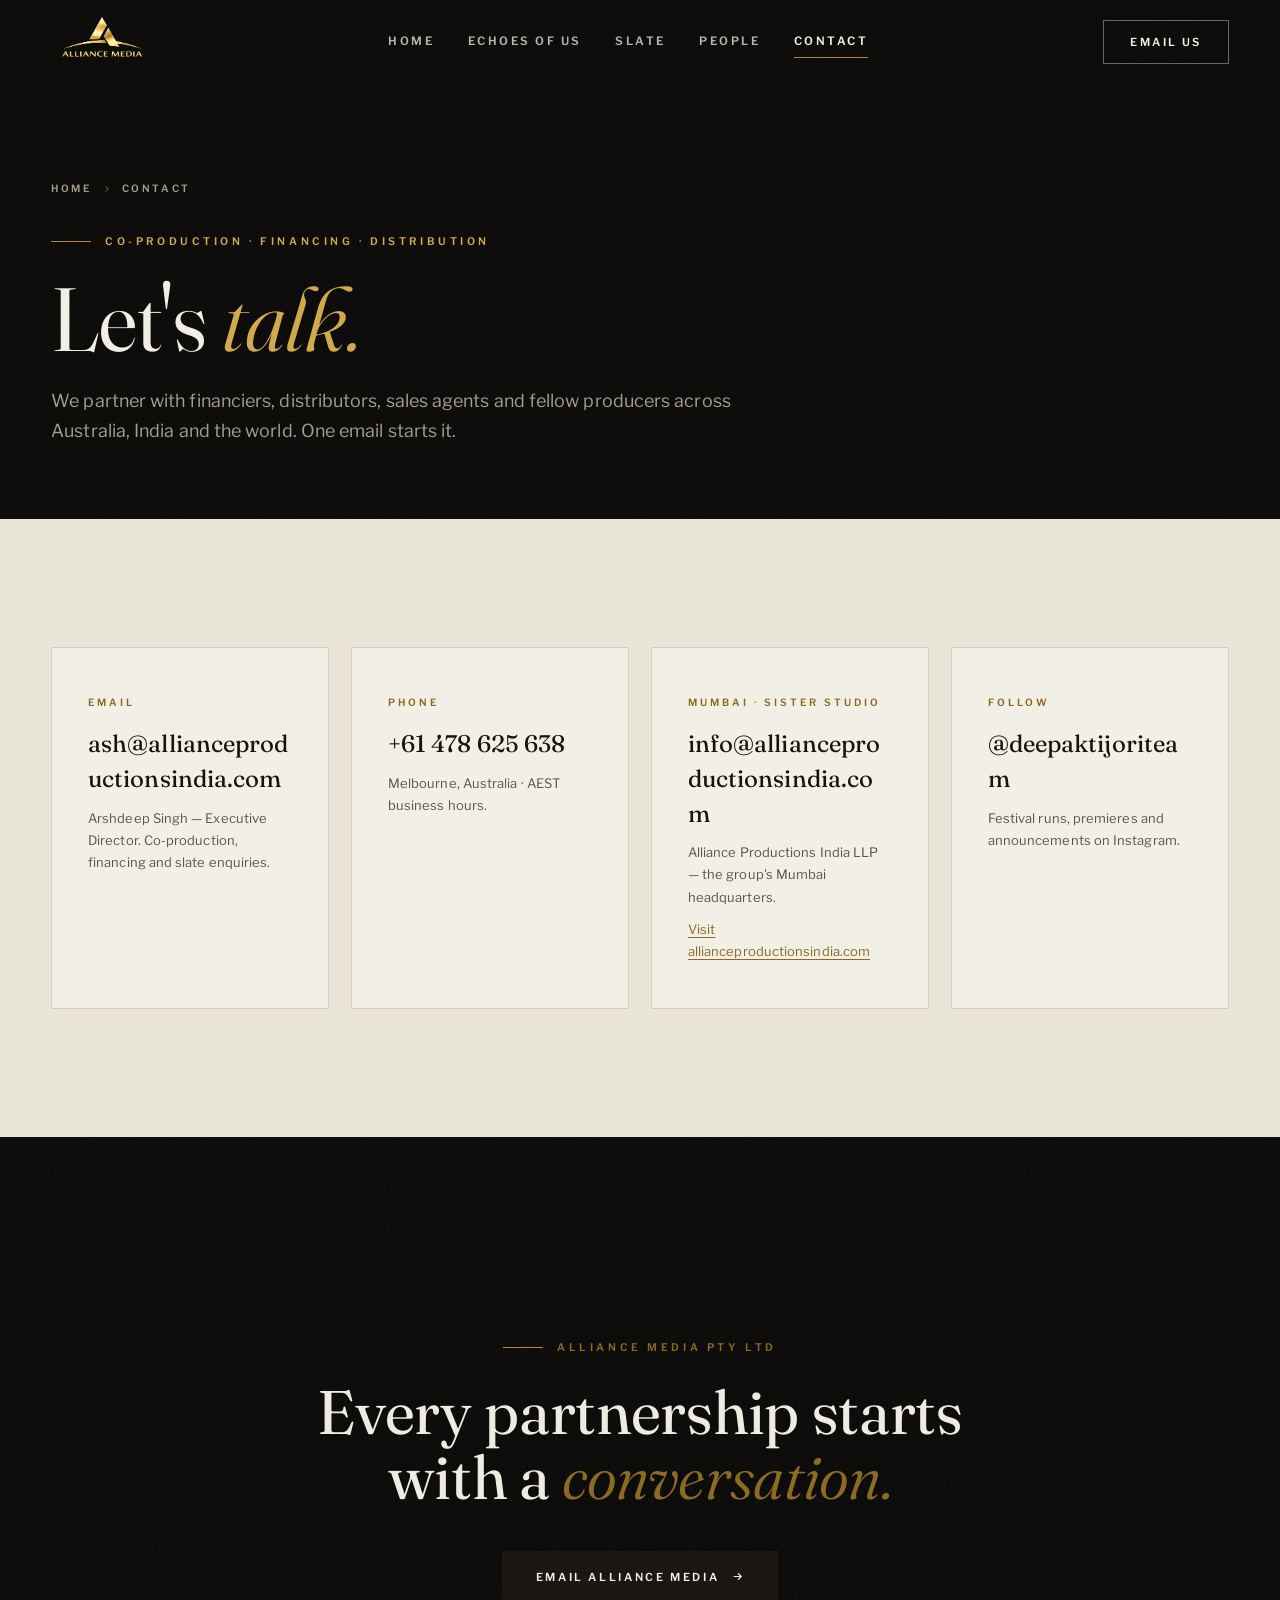
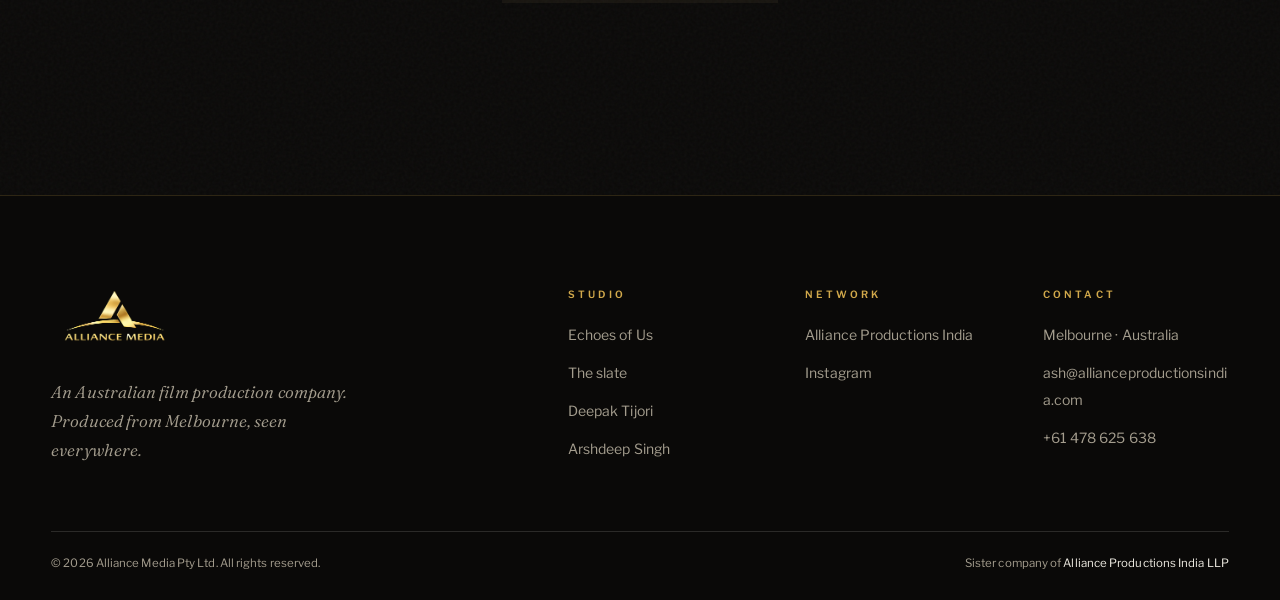
==== contact/index.html @ 585d5043 "Completion pass: hash nav, flagship scroll story, cinematic subpages, distinct slate atmospheres, pa" ====
<!doctype html>
<html lang="en">
<head>
  <meta charset="UTF-8" />
  <meta name="viewport" content="width=device-width, initial-scale=1.0" />
  <title>Contact — Alliance Media Pty Ltd</title>
  <meta name="description" content="Contact Alliance Media Pty Ltd, Melbourne — co-production, financing and distribution conversations on the international slate." />
  <link rel="icon" href="../assets/logo/am-emblem-w400.png" />
  <link rel="preconnect" href="https://fonts.googleapis.com" />
  <link rel="preconnect" href="https://fonts.gstatic.com" crossorigin />
  <link rel="preload" as="style" href="https://fonts.googleapis.com/css2?family=Fraunces:ital,opsz,wght@0,9..144,340..560;1,9..144,340..560&family=Libre+Franklin:wght@400..800&display=swap" />
  <link href="https://fonts.googleapis.com/css2?family=Fraunces:ital,opsz,wght@0,9..144,340..560;1,9..144,340..560&family=Libre+Franklin:wght@400..800&display=swap" rel="stylesheet" media="print" onload="this.media=&quot;all&quot;" />
  <noscript><link href="https://fonts.googleapis.com/css2?family=Fraunces:ital,opsz,wght@0,9..144,340..560;1,9..144,340..560&family=Libre+Franklin:wght@400..800&display=swap" rel="stylesheet" /></noscript>
  <link rel="stylesheet" href="../styles.css?v=7" />
  <link rel="canonical" href="https://arshdeep2705.github.io/alliance-media/contact/" />
  <meta property="og:type" content="website" />
  <meta property="og:site_name" content="Alliance Media Pty Ltd" />
  <meta property="og:title" content="Contact — Alliance Media Pty Ltd" />
  <meta property="og:description" content="Co-production, financing and distribution conversations — Melbourne, Australia." />
  <meta property="og:image" content="https://arshdeep2705.github.io/alliance-media/assets/logo/am-logo-w1200.png" />
  <meta name="twitter:card" content="summary_large_image" />
  <meta name="twitter:title" content="Contact — Alliance Media Pty Ltd" />
  <meta name="twitter:description" content="Co-production, financing and distribution conversations — Melbourne, Australia." />
  <meta name="twitter:image" content="https://arshdeep2705.github.io/alliance-media/assets/logo/am-logo-w1200.png" />
</head>
<body class="header-dark">
  <a class="skip-link" href="#main">Skip to content</a>

  <div class="scroll-progress" aria-hidden="true"></div>

  <header class="site-header">
    <div class="container--wide">
      <div class="site-header__inner">
        <a class="brand" href="../" aria-label="Alliance Media Pty Ltd — home">
          <img class="brand__dark" src="../assets/logo/am-logo-dark-w600.png" alt="Alliance Media Pty Ltd" width="600" height="342" /><img class="brand__light" src="../assets/logo/am-logo-tr-w600.png" alt="Alliance Media Pty Ltd" width="600" height="342" />
        </a>
        <nav class="main-nav" aria-label="Primary">
          <a href="../">Home</a>
          <a href="../films/echoes-of-us/">Echoes of Us</a>
          <a href="../slate/">Slate</a>
          <a href="../#leadership">People</a>
          <a href="./" aria-current="page">Contact</a>
        </nav>
        <a class="header-cta" href="mailto:ash@allianceproductionsindia.com">Email us</a>
        <button class="menu-toggle" aria-label="Menu" aria-expanded="false"><span></span></button>
      </div>
    </div>
  </header>

  <nav class="mobile-menu" aria-label="Mobile">
    <a class="mobile-menu__link" href="../"><i>01</i>Home</a>
    <a class="mobile-menu__link" href="../films/echoes-of-us/"><i>02</i>Echoes of Us</a>
    <a class="mobile-menu__link" href="../slate/"><i>03</i>Slate</a>
    <a class="mobile-menu__link" href="../#leadership"><i>04</i>People</a>
    <a class="mobile-menu__link" href="./"><i>05</i>Contact</a>
    <div class="mobile-menu__foot">Alliance Media Pty Ltd · Melbourne, Australia</div>
  </nav>

  <main id="main">

    <!-- ====================================================== PAGE BANNER -->
    <section class="cine-banner grain">
      <div class="container">
        <nav class="breadcrumb" aria-label="Breadcrumb">
          <a href="../">Home</a>
          <svg viewBox="0 0 24 24" fill="none" stroke-width="2"><path d="M9 6l6 6-6 6"/></svg>
          <span>Contact</span>
        </nav>
        <p class="eyebrow">Co-production · Financing · Distribution</p>
        <h1>Let's <span class="accent">talk.</span></h1>
        <p class="lead">We partner with financiers, distributors, sales agents and fellow producers across Australia, India and the world. One email starts it.</p>
      </div>
    </section>

    <!-- ==================================================== CONTACT GRID -->
    <section class="section section--alt">
      <div class="container">
        <div class="contact-grid reveal-child">
          <div class="contact-cell">
            <h3>Email</h3>
            <p class="big"><a href="mailto:ash@allianceproductionsindia.com">ash@allianceproductionsindia.com</a></p>
            <p class="small">Arshdeep Singh — Executive Director. Co-production, financing and slate enquiries.</p>
          </div>
          <div class="contact-cell">
            <h3>Phone</h3>
            <p class="big"><a href="tel:+61478625638">+61 478 625 638</a></p>
            <p class="small">Melbourne, Australia · AEST business hours.</p>
          </div>
          <div class="contact-cell">
            <h3>Mumbai · Sister studio</h3>
            <p class="big"><a href="mailto:info@allianceproductionsindia.com">info@allianceproductionsindia.com</a></p>
            <p class="small">Alliance Productions India LLP — the group's Mumbai headquarters.</p>
            <p class="small"><a href="https://allianceproductionsindia.com" target="_blank" rel="noopener" style="color:var(--gold-deep); text-decoration:underline; text-underline-offset:3px">Visit allianceproductionsindia.com</a></p>
          </div>
          <div class="contact-cell">
            <h3>Follow</h3>
            <p class="big"><a href="https://www.instagram.com/deepaktijoriteam/" target="_blank" rel="noopener">@deepaktijoriteam</a></p>
            <p class="small">Festival runs, premieres and announcements on Instagram.</p>
          </div>
        </div>
      </div>
    </section>

    <!-- ============================================================= CTA -->
    <section class="finale grain">
      <div class="container">
        <p class="eyebrow">Alliance Media Pty Ltd</p>
        <h2 class="display reveal">Every partnership starts<br />with a <span class="accent">conversation.</span></h2>
        <div class="cta__actions reveal">
          <a class="btn btn--ink" href="mailto:ash@allianceproductionsindia.com">Email Alliance Media<svg viewBox="0 0 24 24" fill="none" stroke="currentColor" stroke-width="2"><path d="M5 12h14M13 6l6 6-6 6"/></svg></a>
        </div>
      </div>
    </section>
  </main>

  <!-- ============================================================ FOOTER -->
  <footer class="site-footer">
    <div class="container">
      <div class="site-footer__grid">
        <div class="site-footer__brand">
          <img src="../assets/logo/am-logo-tr-w600.png" alt="Alliance Media Pty Ltd" width="600" height="342" loading="lazy" />
          <p>An Australian film production company. Produced from Melbourne, seen everywhere.</p>
        </div>
        <div>
          <h4>Studio</h4>
          <ul>
            <li><a href="../films/echoes-of-us/">Echoes of Us</a></li>
            <li><a href="../slate/">The slate</a></li>
            <li><a href="../people/deepak-tijori/">Deepak Tijori</a></li>
            <li><a href="../people/arshdeep-singh/">Arshdeep Singh</a></li>
          </ul>
        </div>
        <div>
          <h4>Network</h4>
          <ul>
            <li><a href="https://allianceproductionsindia.com" target="_blank" rel="noopener">Alliance Productions India</a></li>
            <li><a href="https://www.instagram.com/deepaktijoriteam/" target="_blank" rel="noopener">Instagram</a></li>
          </ul>
        </div>
        <div>
          <h4>Contact</h4>
          <address>
            <ul>
              <li><span>Melbourne · Australia</span></li>
              <li><a href="mailto:ash@allianceproductionsindia.com">ash@allianceproductionsindia.com</a></li>
              <li><a href="tel:+61478625638">+61 478 625 638</a></li>
            </ul>
          </address>
        </div>
      </div>
      <div class="site-footer__bottom">
        <span>© 2026 Alliance Media Pty Ltd. All rights reserved.</span>
        <span>Sister company of <a href="https://allianceproductionsindia.com" target="_blank" rel="noopener">Alliance Productions India LLP</a></span>
      </div>
    </div>
  </footer>

  <button class="to-top" aria-label="Back to top"><svg viewBox="0 0 24 24" fill="none" stroke-width="2"><path d="M12 19V5M6 11l6-6 6 6"/></svg></button>

  <script src="../script.js?v=7"></script>
</body>
</html>
---- styles.css ----
/* ==========================================================================
   ALLIANCE MEDIA — design system v3 · "the projection room"
   Warm ivory editorial × deep cinema black × festival gold.
   Type: Fraunces (editorial serif, art-directed) · Libre Franklin (grotesk).
   Motion: mask/clip reveals, line reveals, premium easing. No gimmicks.
   ========================================================================== */

:root {
  --ivory: #f2efe7;
  --ivory-2: #e9e5d9;
  --ivory-3: #dfdaca;
  --black: #0a0908;
  --black-2: #12100d;
  --ink: #17140f;
  --ink-soft: #5a544a;
  --ink-faint: #8d8679;
  --line: #d5cfc0;
  --line-strong: #b9b19d;
  --gold: #b08a2e;
  --gold-bright: #d2a94b;
  --gold-deep: #8a6a1f;
  --n-line: rgba(210, 169, 75, 0.18);
  --n-line-2: rgba(242, 239, 231, 0.14);
  --n-text: #efece3;
  --n-dim: #a49d8e;

  --serif: 'Fraunces', 'Playfair Display', Georgia, serif;
  --sans: 'Libre Franklin', 'Helvetica Neue', sans-serif;

  --ease-luxe: cubic-bezier(0.77, 0, 0.175, 1);
  --ease-out: cubic-bezier(0.16, 1, 0.3, 1);

  --gutter: clamp(20px, 4vw, 68px);
  --pad: clamp(76px, 10vw, 160px);
}

/* ------------------------------------------------------------------ base */
*, *::before, *::after { box-sizing: border-box; margin: 0; padding: 0; }
html { scroll-behavior: smooth; }
body {
  background: var(--ivory); color: var(--ink);
  font-family: var(--sans); font-weight: 400;
  font-size: 16px; line-height: 1.7; letter-spacing: 0.005em;
  -webkit-font-smoothing: antialiased; overflow-x: hidden;
}
img, video { max-width: 100%; display: block; }
a { color: inherit; text-decoration: none; }
ul { list-style: none; }
button { font: inherit; background: none; border: 0; color: inherit; cursor: pointer; }
::selection { background: var(--gold); color: var(--ivory); }

.container { width: min(1360px, 100% - 2 * var(--gutter)); margin-inline: auto; }
.container--wide { width: min(1600px, 100% - 2 * var(--gutter)); margin-inline: auto; }
.container--text { width: min(880px, 100% - 2 * var(--gutter)); margin-inline: auto; }

.skip-link { position: fixed; top: -60px; left: 16px; z-index: 400; background: var(--ink); color: var(--ivory); padding: 10px 18px; font-size: 13px; transition: top 0.2s; }
.skip-link:focus { top: 16px; }
[id] { scroll-margin-top: 92px; }

/* film grain — barely-there optical layer on dark sections only */
.grain { position: relative; }
.grain::after {
  content: ''; position: absolute; inset: 0; pointer-events: none; z-index: 3; opacity: 0.04;
  background-image: url("data:image/svg+xml,%3Csvg viewBox='0 0 240 240' xmlns='http://www.w3.org/2000/svg'%3E%3Cfilter id='n'%3E%3CfeTurbulence type='fractalNoise' baseFrequency='0.9' numOctaves='2' stitchTiles='stitch'/%3E%3C/filter%3E%3Crect width='100%25' height='100%25' filter='url(%23n)'/%3E%3C/svg%3E");
}

/* --------------------------------------------------------------- ident */
.ident {
  position: fixed; inset: 0; z-index: 350; background: var(--black);
  display: flex; align-items: center; justify-content: center;
  transition: clip-path 0.9s var(--ease-luxe) 0.75s, visibility 0s 1.75s;
  clip-path: inset(0 0 0 0);
}
.ident__mark { text-align: center; }
.ident__rule { width: 0; height: 1px; margin: 0 auto 22px; background: var(--gold-bright); transition: width 0.7s var(--ease-luxe) 0.05s; }
.ident__name {
  font-family: var(--serif); font-weight: 420; font-size: clamp(19px, 2.6vw, 27px);
  letter-spacing: 0.5em; text-indent: 0.5em; text-transform: uppercase; color: var(--n-text);
  opacity: 0; transform: translateY(8px); transition: opacity 0.5s var(--ease-out) 0.28s, transform 0.5s var(--ease-out) 0.28s;
}
.ident__sub { margin-top: 12px; font-size: 9.5px; font-weight: 600; letter-spacing: 0.55em; text-indent: 0.55em; text-transform: uppercase; color: var(--gold); opacity: 0; transition: opacity 0.5s 0.5s; }
.is-ident .ident__rule { width: min(220px, 50vw); }
.is-ident .ident__name { opacity: 1; transform: none; }
.is-ident .ident__sub { opacity: 1; }
.is-open .ident { clip-path: inset(0 0 100% 0); visibility: hidden; }
.is-open .ident__mark { opacity: 0; transition: opacity 0.4s 0.6s; }
.ident--off { display: none !important; }
@media (max-width: 760px) { .ident { display: none !important; } } /* phones: instant hero, no intro */

/* --------------------------------------------------------- progress cue */
.scroll-progress { position: fixed; top: 0; left: 0; height: 2px; width: 100%; z-index: 260; transform-origin: 0 50%; transform: scaleX(0); background: linear-gradient(90deg, var(--gold-deep), var(--gold-bright)); }

/* ---------------------------------------------------------------- header */
.site-header { position: fixed; top: 0; left: 0; right: 0; z-index: 240; transition: background-color 0.45s, border-color 0.45s, transform 0.5s var(--ease-out); border-bottom: 1px solid transparent; }
.site-header__inner { display: flex; align-items: center; justify-content: space-between; gap: 24px; height: 84px; }
.brand { display: inline-flex; align-items: center; }
.brand img { height: 58px; width: auto; transition: height 0.4s var(--ease-out); }
.brand__light { display: none; }

/* over-hero (dark) state */
.header-dark .site-header:not(.is-scrolled) { background: transparent; }
.header-dark .site-header:not(.is-scrolled) .brand__dark { display: none; }
.header-dark .site-header:not(.is-scrolled) .brand__light { display: block; }
.header-dark .site-header:not(.is-scrolled) .main-nav a { color: rgba(242, 239, 231, 0.75); }
.header-dark .site-header:not(.is-scrolled) .main-nav a:hover,
.header-dark .site-header:not(.is-scrolled) .main-nav a[aria-current="page"] { color: var(--ivory); }
.header-dark .site-header:not(.is-scrolled) .header-cta { color: var(--ivory); border-color: rgba(242, 239, 231, 0.4); }
.header-dark .site-header:not(.is-scrolled) .menu-toggle span,
.header-dark .site-header:not(.is-scrolled) .menu-toggle span::before,
.header-dark .site-header:not(.is-scrolled) .menu-toggle span::after { background: var(--ivory); }

.site-header.is-scrolled { background: rgba(242, 239, 231, 0.93); backdrop-filter: blur(14px); -webkit-backdrop-filter: blur(14px); border-bottom-color: var(--line); }
.site-header.is-scrolled .brand img { height: 46px; }
.site-header.is-hidden { transform: translateY(-110%); }

.main-nav { display: flex; align-items: center; gap: clamp(18px, 2.6vw, 40px); }
.main-nav a { position: relative; font-size: 11.5px; font-weight: 600; letter-spacing: 0.22em; text-transform: uppercase; color: var(--ink-soft); padding: 8px 0; transition: color 0.3s; }
.main-nav a::after { content: ''; position: absolute; left: 0; right: 0; bottom: 2px; height: 1px; background: var(--gold); transform: scaleX(0); transform-origin: 0 50%; transition: transform 0.45s var(--ease-luxe); }
.main-nav a:hover, .main-nav a[aria-current="page"] { color: var(--ink); }
.main-nav a:hover::after, .main-nav a[aria-current="page"]::after { transform: scaleX(1); }

.header-cta { display: inline-flex; align-items: center; padding: 12px 26px; border: 1px solid var(--line-strong); font-size: 11px; font-weight: 600; letter-spacing: 0.22em; text-transform: uppercase; color: var(--ink); transition: background-color 0.35s, color 0.35s, border-color 0.35s; }
.header-cta:hover { background: var(--ink); border-color: var(--ink); color: var(--ivory); }

.menu-toggle { display: none; position: relative; z-index: 331; width: 48px; height: 48px; align-items: center; justify-content: center; }
.menu-toggle span, .menu-toggle span::before, .menu-toggle span::after { content: ''; display: block; width: 26px; height: 2px; background: var(--ink); transition: transform 0.4s var(--ease-luxe), background-color 0.3s; }
.menu-toggle span { position: relative; }
.menu-toggle span::before { position: absolute; top: -8px; }
.menu-toggle span::after { position: absolute; top: 8px; }
.menu-open .menu-toggle span { background: transparent !important; }
.menu-open .menu-toggle span::before { transform: translateY(8px) rotate(45deg); background: var(--ivory); }
.menu-open .menu-toggle span::after { transform: translateY(-8px) rotate(-45deg); background: var(--ivory); }

/* mobile menu — fully opaque cinema card */
.mobile-menu { position: fixed; inset: 0; z-index: 320; background: var(--black); display: flex; flex-direction: column; justify-content: center; padding: 0 var(--gutter); clip-path: inset(0 0 100% 0); visibility: hidden; transition: clip-path 0.6s var(--ease-luxe), visibility 0s 0.6s; }
.menu-open .mobile-menu { clip-path: inset(0); visibility: visible; transition: clip-path 0.6s var(--ease-luxe); }
.mobile-menu a.mobile-menu__link { font-family: var(--serif); font-weight: 420; font-size: clamp(32px, 8.5vw, 54px); color: var(--n-text); padding: 14px 0; border-bottom: 1px solid var(--n-line-2); display: flex; align-items: baseline; gap: 18px; opacity: 0; transform: translateY(22px); transition: opacity 0.5s var(--ease-out), transform 0.5s var(--ease-out), color 0.3s; }
.mobile-menu a.mobile-menu__link:hover { color: var(--gold-bright); }
.mobile-menu a.mobile-menu__link i { font-style: normal; font-family: var(--sans); font-size: 10px; font-weight: 600; letter-spacing: 0.3em; color: var(--gold); }
.menu-open .mobile-menu a.mobile-menu__link { opacity: 1; transform: none; }
.menu-open .mobile-menu a.mobile-menu__link:nth-child(1) { transition-delay: 0.16s; }
.menu-open .mobile-menu a.mobile-menu__link:nth-child(2) { transition-delay: 0.22s; }
.menu-open .mobile-menu a.mobile-menu__link:nth-child(3) { transition-delay: 0.28s; }
.menu-open .mobile-menu a.mobile-menu__link:nth-child(4) { transition-delay: 0.34s; }
.menu-open .mobile-menu a.mobile-menu__link:nth-child(5) { transition-delay: 0.4s; }
.mobile-menu__foot { margin-top: 38px; font-size: 10px; font-weight: 600; letter-spacing: 0.3em; text-transform: uppercase; color: var(--n-dim); opacity: 0; transition: opacity 0.5s 0.45s; }
.menu-open .mobile-menu__foot { opacity: 1; }
.menu-open { overflow: hidden; }
@media (max-width: 1023px) { .main-nav, .header-cta { display: none; } .menu-toggle { display: flex; } }

/* ------------------------------------------------------------------ hero */
.hero--cinema { position: relative; min-height: 100svh; display: flex; flex-direction: column; justify-content: flex-end; background: var(--black); color: var(--n-text); overflow: hidden; }
.hero__media { position: absolute; inset: 0; clip-path: inset(12% 6% 12% 6%); transition: clip-path 1.3s var(--ease-luxe) 0.15s; }
.is-open .hero__media, .no-ident .hero__media { clip-path: inset(0); }
.hero__media img { width: 100%; height: 100%; object-fit: cover; object-position: 50% 38%; filter: saturate(0.72) contrast(1.05) brightness(0.88); transform: scale(1.06); animation: drift 26s var(--ease-out) forwards; }
@keyframes drift { to { transform: scale(1); } }
.hero__media::after { content: ''; position: absolute; inset: 0; background: linear-gradient(180deg, rgba(10, 9, 8, 0.55) 0%, rgba(10, 9, 8, 0.05) 34%, rgba(10, 9, 8, 0.25) 62%, rgba(10, 9, 8, 0.94) 100%); }

.hero__inner { position: relative; z-index: 4; padding-bottom: clamp(96px, 13vh, 170px); }
.hero__kicker { display: flex; align-items: center; gap: 16px; font-size: 10.5px; font-weight: 600; letter-spacing: 0.42em; text-transform: uppercase; color: var(--gold-bright); margin-bottom: 28px; }
.hero__kicker::before { content: ''; width: 52px; height: 1px; background: var(--gold); }
.hero__title { font-family: var(--serif); font-weight: 380; font-size: clamp(46px, 8.4vw, 122px); line-height: 1.02; letter-spacing: -0.01em; }
.hero__title .t-line { display: block; overflow: hidden; }
.hero__title .t-line > span { display: block; transform: translateY(112%); transition: transform 1.1s var(--ease-luxe); }
.hero__title .t-line:nth-child(2) > span { transition-delay: 0.12s; }
.is-open .t-line > span, .no-ident .t-line > span { transform: none; }
.hero__title .gold { color: var(--gold-bright); font-style: italic; font-weight: 340; }
.hero__credit { margin-top: 34px; font-size: 10.5px; font-weight: 600; letter-spacing: 0.34em; text-transform: uppercase; color: var(--n-dim); max-width: 62ch; line-height: 2.1; }
.hero__credit b { color: var(--n-text); font-weight: 600; }
.hero__actions { display: flex; flex-wrap: wrap; gap: 14px; margin-top: 40px; }

.hero__foot { position: relative; z-index: 4; border-top: 1px solid rgba(242, 239, 231, 0.16); }
.hero__foot-inner { display: flex; align-items: center; justify-content: space-between; gap: 20px; padding: 16px 0; font-size: 10px; font-weight: 600; letter-spacing: 0.28em; text-transform: uppercase; color: var(--n-dim); }
.hero__foot-inner .dot { color: var(--gold-bright); }
.scroll-cue { display: inline-flex; align-items: center; gap: 10px; }
.scroll-cue::after { content: ''; width: 46px; height: 1px; background: linear-gradient(90deg, var(--gold-bright), transparent); animation: cueline 2.4s var(--ease-luxe) infinite; }
@keyframes cueline { 0% { transform: scaleX(0); transform-origin: 0 50%; } 55% { transform: scaleX(1); transform-origin: 0 50%; } 56% { transform-origin: 100% 50%; } 100% { transform: scaleX(0); transform-origin: 100% 50%; } }
@media (max-width: 760px) {
  .hero__media { clip-path: inset(0); }
  .hero__media img { object-position: 62% 30%; }
  .hero__credit { display: none; }
  .hero__foot-inner span:last-child { display: none; }
  /* phones skip the ident, so the title must not wait for JS */
  .hero__title .t-line > span { transform: none; transition: none; }
}

/* ------------------------------------------------------------ recognition */
.recognition { background: var(--black); color: var(--n-text); border-top: 1px solid var(--n-line); padding: clamp(60px, 8vw, 110px) 0 0; }
.recognition__grid { display: grid; grid-template-columns: repeat(4, 1fr); gap: clamp(24px, 3vw, 56px); align-items: end; }
@media (max-width: 860px) { .recognition__grid { grid-template-columns: repeat(2, 1fr); row-gap: 44px; } }
.rec-stat__num { font-family: var(--serif); font-weight: 340; font-size: clamp(52px, 6.4vw, 104px); line-height: 0.95; color: var(--ivory); display: flex; align-items: baseline; }
.rec-stat__num sup { font-size: 0.4em; color: var(--gold-bright); margin-left: 4px; }
.rec-stat__label { margin-top: 14px; font-size: 10.5px; font-weight: 600; letter-spacing: 0.3em; text-transform: uppercase; color: var(--n-dim); border-top: 1px solid var(--n-line); padding-top: 12px; }

/* festival ribbon */
.ribbon { margin-top: clamp(52px, 7vw, 90px); border-top: 1px solid var(--n-line); border-bottom: 1px solid var(--n-line); overflow: hidden; padding: 22px 0; position: relative; }
.ribbon::before, .ribbon::after { content: ''; position: absolute; top: 0; bottom: 0; width: 120px; z-index: 2; pointer-events: none; }
.ribbon::before { left: 0; background: linear-gradient(90deg, var(--black), transparent); }
.ribbon::after { right: 0; background: linear-gradient(-90deg, var(--black), transparent); }
.ribbon__track { display: flex; width: max-content; animation: ribbon 56s linear infinite; }
.ribbon:hover .ribbon__track { animation-play-state: paused; }
@keyframes ribbon { to { transform: translateX(-50%); } }
.ribbon__item { display: flex; align-items: baseline; gap: 30px; padding-right: 30px; white-space: nowrap; }
.ribbon__fest { font-family: var(--serif); font-weight: 380; font-style: italic; font-size: clamp(17px, 1.9vw, 24px); color: var(--n-text); }
.ribbon__meta { font-size: 10px; font-weight: 600; letter-spacing: 0.3em; text-transform: uppercase; color: var(--gold-bright); }
.ribbon__sep { color: var(--gold-deep); font-size: 18px; }

/* cities line */
.cities { display: flex; justify-content: center; flex-wrap: wrap; gap: 8px 0; padding: 26px var(--gutter) 30px; font-size: 10px; font-weight: 600; letter-spacing: 0.32em; text-transform: uppercase; color: var(--n-dim); }
.cities span { display: inline-flex; align-items: center; }
.cities span + span::before { content: ''; width: 34px; height: 1px; background: var(--n-line); margin: 0 14px; }
.cities b { color: var(--ivory); font-weight: 600; }

/* -------------------------------------------------------------- sections */
.section { padding: var(--pad) 0; }
.section--tight { padding: clamp(56px, 7vw, 100px) 0; }
.section--night { background: var(--black); color: var(--n-text); }
.section--panel, .section--alt { background: var(--ivory-2); }

.eyebrow { display: inline-flex; align-items: center; gap: 14px; font-size: 10.5px; font-weight: 600; letter-spacing: 0.34em; text-transform: uppercase; color: var(--gold-deep); margin-bottom: 24px; }
.eyebrow::before { content: ''; width: 40px; height: 1px; background: var(--gold); }
.section--night .eyebrow { color: var(--gold-bright); }

.display { font-family: var(--serif); font-weight: 400; font-size: clamp(34px, 4.8vw, 66px); line-height: 1.06; letter-spacing: -0.005em; text-wrap: balance; }
.display--xl { font-size: clamp(42px, 6.6vw, 96px); }
.display .accent { font-style: italic; color: var(--gold-deep); font-weight: 340; }
.section--night .display .accent { color: var(--gold-bright); }

.lead { font-size: clamp(16px, 1.4vw, 19px); color: var(--ink-soft); max-width: 60ch; }
.section--night .lead { color: var(--n-dim); }
.section-head { display: flex; align-items: flex-end; justify-content: space-between; gap: 28px; flex-wrap: wrap; margin-bottom: clamp(34px, 5vw, 60px); }

/* rule line that draws in */
.rule-draw { height: 1px; background: var(--line-strong); transform: scaleX(0); transform-origin: 0 50%; transition: transform 1.2s var(--ease-luxe); }
.is-in .rule-draw, .rule-draw.is-in { transform: scaleX(1); }
.section--night .rule-draw { background: var(--n-line); }

/* --------------------------------------------------------------- buttons */
.btn { position: relative; display: inline-flex; align-items: center; gap: 12px; padding: 17px 34px; font-size: 11px; font-weight: 600; letter-spacing: 0.24em; text-transform: uppercase; white-space: nowrap; transition: color 0.35s, background-color 0.35s, border-color 0.35s; overflow: hidden; }
.btn svg { width: 13px; height: 13px; flex: none; transition: transform 0.35s var(--ease-out); }
.btn:hover svg { transform: translateX(4px); }
.btn--ink { background: var(--ink); color: var(--ivory); }
.btn--ink:hover { background: var(--gold-deep); }
.btn--gold { background: var(--gold-deep); color: var(--ivory); }
.btn--gold:hover { background: var(--gold); }
.btn--line { border: 1px solid var(--line-strong); color: var(--ink); }
.btn--line:hover { border-color: var(--ink); background: var(--ink); color: var(--ivory); }
.btn--ghost { border: 1px solid rgba(242, 239, 231, 0.35); color: var(--ivory); }
.btn--ghost:hover { border-color: var(--gold-bright); color: var(--gold-bright); }
@media (max-width: 560px) { .btn { white-space: normal; text-align: center; justify-content: center; max-width: 100%; } }

/* ------------------------------------------------------------- manifesto */
.manifesto__quote { font-family: var(--serif); font-weight: 340; font-style: italic; font-size: clamp(26px, 3.6vw, 52px); line-height: 1.28; max-width: 24ch; color: var(--ink); }
.manifesto__quote em { color: var(--gold-deep); }
.manifesto__grid { display: grid; grid-template-columns: minmax(0, 7fr) minmax(0, 4fr); gap: clamp(44px, 7vw, 120px); align-items: start; }
@media (max-width: 900px) { .manifesto__grid { grid-template-columns: 1fr; } }
.manifesto__body { margin-top: clamp(30px, 4vw, 48px); columns: 1; max-width: 58ch; color: var(--ink-soft); }
.manifesto__body p + p { margin-top: 1.2em; }
.manifesto__body strong { color: var(--ink); font-weight: 600; }
.studio-facts { display: grid; gap: 0; border-top: 1px solid var(--line-strong); }
.studio-fact { padding: 18px 0; border-bottom: 1px solid var(--line); display: grid; gap: 4px; }
.studio-fact dt { font-size: 10px; font-weight: 600; letter-spacing: 0.28em; text-transform: uppercase; color: var(--ink-faint); }
.studio-fact dd { font-family: var(--serif); font-weight: 420; font-size: 18px; color: var(--ink); }

/* --------------------------------------------------- flagship (scroll act) */
.flagship { background: var(--black); color: var(--n-text); padding: var(--pad) 0; overflow: clip; }
.flagship__stage { position: relative; margin-top: clamp(36px, 5vw, 64px); }
.flagship__art { transform: scale(var(--fs, 0.86)); transform-origin: 50% 20%; transition: transform 0.1s linear; will-change: transform; border: 1px solid var(--n-line); background: var(--black-2); padding: clamp(8px, 1.2vw, 14px); }
.flagship__art img { width: 100%; height: auto; }
.flagship__meta { display: grid; grid-template-columns: repeat(3, 1fr); gap: 1px; background: var(--n-line-2); border: 1px solid var(--n-line-2); margin-top: clamp(36px, 5vw, 60px); }
@media (max-width: 760px) { .flagship__meta { grid-template-columns: 1fr; } }
.flagship__cell { background: var(--black); padding: clamp(24px, 3vw, 40px); }
.flagship__cell h4 { font-size: 10px; font-weight: 600; letter-spacing: 0.3em; text-transform: uppercase; color: var(--gold-bright); margin-bottom: 12px; }
.flagship__cell p { font-size: 14.5px; color: var(--n-dim); line-height: 1.8; }
.flagship__cell p b { color: var(--n-text); font-weight: 600; }
.flagship__cell .big { font-family: var(--serif); font-weight: 380; font-size: clamp(19px, 1.9vw, 25px); font-style: italic; color: var(--n-text); line-height: 1.5; }

/* --------------------------------------------------------------- theatre */
.theatre { background: var(--black); color: var(--n-text); padding: var(--pad) 0; }
.theatre__stage { position: relative; max-width: 1120px; margin-inline: auto; cursor: pointer; }
.theatre__stage::before { content: ''; position: absolute; inset: -1px; border: 1px solid var(--n-line); pointer-events: none; z-index: 2; }
.theatre__poster { position: relative; overflow: hidden; aspect-ratio: 1280 / 536; background: #000; }
.theatre__poster img { width: 100%; height: 100%; object-fit: cover; transition: transform 6s var(--ease-out), opacity 0.4s; }
.theatre__stage:hover .theatre__poster img { transform: scale(1.03); }
.theatre__veil { position: absolute; inset: 0; background: radial-gradient(90% 90% at 50% 50%, transparent 40%, rgba(10, 9, 8, 0.55) 100%); z-index: 1; }
.theatre__play { position: absolute; inset: 0; z-index: 3; display: flex; flex-direction: column; align-items: center; justify-content: center; gap: 18px; color: var(--ivory); }
.theatre__play-ring { width: clamp(64px, 7vw, 92px); height: clamp(64px, 7vw, 92px); border: 1px solid rgba(242, 239, 231, 0.65); border-radius: 50%; display: flex; align-items: center; justify-content: center; transition: transform 0.45s var(--ease-out), background-color 0.35s, border-color 0.35s; }
.theatre__play-ring svg { width: 22px; height: 22px; fill: var(--ivory); margin-left: 3px; }
.theatre__stage:hover .theatre__play-ring { transform: scale(1.08); background: var(--gold-deep); border-color: var(--gold-deep); }
.theatre__play-label { font-size: 10px; font-weight: 600; letter-spacing: 0.4em; text-indent: 0.4em; text-transform: uppercase; color: rgba(242, 239, 231, 0.8); }
.theatre__caption { display: flex; justify-content: space-between; gap: 16px; padding: 14px 4px 0; font-size: 10px; font-weight: 600; letter-spacing: 0.28em; text-transform: uppercase; color: var(--n-dim); max-width: 1120px; margin-inline: auto; }

/* cinema modal */
.cinema { position: fixed; inset: 0; z-index: 380; background: rgba(6, 5, 4, 0.96); display: flex; align-items: center; justify-content: center; padding: clamp(16px, 4vw, 64px); opacity: 0; visibility: hidden; transition: opacity 0.45s, visibility 0s 0.45s; }
.cinema.is-on { opacity: 1; visibility: visible; transition: opacity 0.45s; }
.cinema__frame { width: min(1280px, 100%); }
.cinema__frame video { width: 100%; height: auto; background: #000; box-shadow: 0 60px 140px -50px rgba(0, 0, 0, 0.9); }
.cinema__bar { display: flex; justify-content: space-between; align-items: center; padding: 14px 2px 0; font-size: 10px; font-weight: 600; letter-spacing: 0.3em; text-transform: uppercase; color: var(--n-dim); }
.cinema__close { display: inline-flex; align-items: center; gap: 10px; color: var(--ivory); padding: 10px 0; letter-spacing: 0.3em; font-size: 10px; font-weight: 600; text-transform: uppercase; }
.cinema__close:hover { color: var(--gold-bright); }
.cinema__close svg { width: 14px; height: 14px; stroke: currentColor; }

/* ----------------------------------------------------------------- slate */
.slate-wrap { position: relative; isolation: isolate; }
.slate-atmo { position: absolute; inset: 0; z-index: -1; overflow: hidden; pointer-events: none; }
.slate-atmo img, .slate-atmo .atmo-tone { position: absolute; inset: 0; width: 100%; height: 100%; object-fit: cover; opacity: 0; transition: opacity 0.7s var(--ease-out); filter: saturate(0.5) brightness(0.32); }
.slate-atmo .atmo-tone { background: radial-gradient(80% 70% at 60% 40%, #241d10, var(--black)); }
.slate-atmo .is-on { opacity: 1; }
.slate-list { border-top: 1px solid var(--n-line-2); }
.slate-row { display: grid; grid-template-columns: 70px minmax(0, 5fr) minmax(0, 4fr) minmax(0, 3fr) 50px; align-items: center; gap: clamp(14px, 2.4vw, 38px); padding: clamp(24px, 3.4vw, 42px) 0; border-bottom: 1px solid var(--n-line-2); transition: padding-left 0.4s var(--ease-luxe); }
.slate-row:hover, .slate-row:focus-visible { padding-left: 16px; outline: none; }
.slate-row__idx { font-size: 11px; font-weight: 600; letter-spacing: 0.24em; color: var(--n-dim); transition: color 0.3s; }
.slate-row:hover .slate-row__idx { color: var(--gold-bright); }
.slate-row__title { font-family: var(--serif); font-weight: 400; font-size: clamp(26px, 3.4vw, 48px); line-height: 1.05; color: var(--n-text); transition: color 0.3s, letter-spacing 0.45s var(--ease-out); }
.slate-row:hover .slate-row__title { color: var(--ivory); letter-spacing: 0.012em; }
.slate-row__meta { font-size: 13px; color: var(--n-dim); }
.slate-row__meta strong { display: block; font-size: 9.5px; font-weight: 600; letter-spacing: 0.28em; text-transform: uppercase; color: rgba(164, 157, 142, 0.7); margin-bottom: 4px; }
.slate-row__status { font-size: 10px; font-weight: 600; letter-spacing: 0.26em; text-transform: uppercase; color: var(--gold-bright); }
.slate-row__arrow { width: 44px; height: 44px; border: 1px solid var(--n-line-2); border-radius: 50%; display: flex; align-items: center; justify-content: center; transition: background-color 0.35s, border-color 0.35s, transform 0.45s var(--ease-out); }
.slate-row__arrow svg { width: 14px; height: 14px; stroke: var(--ivory); }
.slate-row:hover .slate-row__arrow { background: var(--gold-deep); border-color: var(--gold-deep); transform: rotate(-45deg); }
@media (max-width: 860px) {
  .slate-row { grid-template-columns: 40px 1fr 44px; }
  .slate-row__meta { display: none; }
  .slate-row__status { grid-column: 2; grid-row: 2; margin-top: 6px; }
}

/* mobile slate cards (homepage alt view) */
.slate-cardlist { display: none; }
@media (max-width: 760px) {
  .slate-list--desk { display: none; }
  .slate-cardlist { display: grid; gap: 16px; }
  .slate-card { position: relative; overflow: hidden; border: 1px solid var(--n-line-2); background: var(--black-2); }
  .slate-card__img { aspect-ratio: 16 / 10; overflow: hidden; }
  .slate-card__img img { width: 100%; height: 100%; object-fit: cover; filter: saturate(0.6) brightness(0.75); }
  .slate-card__img--pad { display: flex; align-items: center; justify-content: center; background: radial-gradient(80% 80% at 50% 40%, #221b0f, var(--black)); }
  .slate-card__img--pad img { width: 84px; height: auto; object-fit: contain; filter: none; }
  .slate-card__body { padding: 20px; display: grid; gap: 6px; }
  .slate-card__title { font-family: var(--serif); font-size: 27px; color: var(--n-text); }
  .slate-card__meta { font-size: 12.5px; color: var(--n-dim); }
  .slate-card__status { font-size: 10px; font-weight: 600; letter-spacing: 0.26em; text-transform: uppercase; color: var(--gold-bright); }
}

/* ---------------------------------------------------------------- people */
.people-grid { display: grid; grid-template-columns: repeat(2, minmax(0, 1fr)); gap: clamp(28px, 4vw, 64px); }
@media (max-width: 760px) { .people-grid { grid-template-columns: 1fr; } }
.person-card { position: relative; display: block; }
.person-card__media { position: relative; overflow: hidden; aspect-ratio: 4 / 5; background: var(--black); }
.person-card__media img { width: 100%; height: 100%; object-fit: cover; object-position: 50% 15%; filter: grayscale(1) contrast(1.05) brightness(0.92); transition: filter 0.9s var(--ease-out), transform 1.2s var(--ease-out); }
.person-card:hover .person-card__media img { filter: grayscale(0.15) contrast(1.02) brightness(1); transform: scale(1.025); }
.person-card__media::after { content: ''; position: absolute; inset: 0; background: linear-gradient(180deg, transparent 55%, rgba(10, 9, 8, 0.85) 100%); }
.person-card__name { position: absolute; z-index: 2; left: clamp(18px, 2.4vw, 30px); bottom: clamp(16px, 2.2vw, 26px); right: 18px; font-family: var(--serif); font-weight: 400; font-size: clamp(28px, 3vw, 44px); color: var(--ivory); line-height: 1.05; }
.person-card__under { display: flex; justify-content: space-between; align-items: baseline; gap: 14px; padding: 16px 2px 0; }
.person-card__role { font-size: 10px; font-weight: 600; letter-spacing: 0.28em; text-transform: uppercase; color: var(--gold-deep); }
.section--night .person-card__role { color: var(--gold-bright); }
.person-card__cue { font-size: 10px; font-weight: 600; letter-spacing: 0.24em; text-transform: uppercase; color: var(--ink-faint); display: inline-flex; align-items: center; gap: 8px; transition: color 0.3s; }
.person-card:hover .person-card__cue { color: var(--ink); }
.section--night .person-card__cue { color: var(--n-dim); }
.section--night .person-card:hover .person-card__cue { color: var(--ivory); }
.person-card__cue svg { width: 12px; height: 12px; stroke: currentColor; transition: transform 0.35s var(--ease-out); }
.person-card:hover .person-card__cue svg { transform: translateX(4px); }

/* -------------------------------------------------------------- final CTA */
.finale { position: relative; background: var(--black); color: var(--n-text); text-align: center; padding: clamp(110px, 15vw, 220px) 0; overflow: hidden; }
.finale__cities { position: absolute; left: 50%; top: 50%; transform: translate(-50%, -50%); width: max-content; font-family: var(--serif); font-style: italic; font-weight: 340; font-size: clamp(60px, 11vw, 170px); white-space: nowrap; color: transparent; -webkit-text-stroke: 1px rgba(210, 169, 75, 0.1); pointer-events: none; user-select: none; animation: cities-pan 42s linear infinite; }
@keyframes cities-pan { from { transform: translate(-30%, -50%); } to { transform: translate(-70%, -50%); } }
.finale .display { position: relative; z-index: 2; max-width: 20ch; margin-inline: auto; }
.finale__sub { position: relative; z-index: 2; margin: 24px auto 0; max-width: 52ch; color: var(--n-dim); }
.finale__actions { position: relative; z-index: 2; display: flex; justify-content: center; flex-wrap: wrap; gap: 14px; margin-top: 44px; }

/* ---------------------------------------------------------------- footer */
.site-footer { background: var(--black); color: var(--n-text); border-top: 1px solid var(--n-line); }
.site-footer__grid { display: grid; grid-template-columns: minmax(0, 5fr) repeat(3, minmax(0, 2fr)); gap: clamp(30px, 4vw, 60px); padding: clamp(56px, 7vw, 100px) 0 clamp(36px, 4.5vw, 60px); }
@media (max-width: 960px) { .site-footer__grid { grid-template-columns: 1fr 1fr; } }
@media (max-width: 560px) { .site-footer__grid { grid-template-columns: 1fr; } }
.site-footer__brand img { height: 72px; width: auto; margin-bottom: 20px; }
.site-footer__brand p { font-family: var(--serif); font-style: italic; font-weight: 340; color: var(--n-dim); max-width: 30ch; font-size: 17px; line-height: 1.7; }
.site-footer h4 { font-size: 10px; font-weight: 600; letter-spacing: 0.32em; text-transform: uppercase; color: var(--gold-bright); margin-bottom: 18px; }
.site-footer li { margin-bottom: 11px; }
.site-footer li a, .site-footer li span { font-size: 14px; color: var(--n-dim); transition: color 0.25s; overflow-wrap: anywhere; }
.site-footer li a:hover { color: var(--ivory); }
.site-footer address { font-style: normal; }
.site-footer__bottom { border-top: 1px solid var(--n-line-2); display: flex; align-items: center; justify-content: space-between; gap: 16px; flex-wrap: wrap; padding: 22px 0 26px; font-size: 11.5px; color: var(--n-dim); }
.site-footer__bottom a { color: var(--n-text); }
.site-footer__bottom a:hover { color: var(--gold-bright); }

/* ------------------------------------------------------------ page banner */
.page-banner { padding: clamp(140px, 18vh, 210px) 0 0; }
.page-banner h1 { font-family: var(--serif); font-weight: 380; font-size: clamp(42px, 6.6vw, 92px); line-height: 1.02; text-wrap: balance; }
.page-banner .lead { margin-top: 22px; }
.breadcrumb { display: flex; align-items: center; gap: 10px; font-size: 10px; font-weight: 600; letter-spacing: 0.26em; text-transform: uppercase; color: var(--ink-faint); margin-bottom: 26px; }
.breadcrumb a { color: var(--ink-soft); transition: color 0.25s; }
.breadcrumb a:hover { color: var(--gold-deep); }
.breadcrumb svg { width: 10px; height: 10px; stroke: var(--gold); }
.banner-band { margin-top: clamp(40px, 6vw, 72px); }
.banner-band img { width: 100%; height: auto; }

/* ticker (subpages) — restyled as ribbon-lite on ivory */
.ticker { overflow: hidden; padding: 18px 0; border-block: 1px solid var(--line); background: var(--ivory); position: relative; }
.ticker::before, .ticker::after { content: ''; position: absolute; top: 0; bottom: 0; width: 90px; z-index: 2; pointer-events: none; }
.ticker::before { left: 0; background: linear-gradient(90deg, var(--ivory), transparent); }
.ticker::after { right: 0; background: linear-gradient(-90deg, var(--ivory), transparent); }
.ticker__track { display: flex; width: max-content; animation: ribbon 58s linear infinite; }
.ticker:hover .ticker__track { animation-play-state: paused; }
.ticker__item { display: flex; align-items: center; gap: 26px; padding-right: 26px; font-size: 11px; font-weight: 600; letter-spacing: 0.22em; text-transform: uppercase; white-space: nowrap; color: var(--ink-soft); }
.ticker__item em { font-style: normal; color: var(--gold-deep); }
.ticker__item svg { width: 11px; height: 11px; fill: var(--gold); flex: none; }

/* ------------------------------------------------------- shared details */
.detail-grid { display: grid; grid-template-columns: minmax(0, 5fr) minmax(0, 6fr); gap: clamp(40px, 6vw, 92px); align-items: start; }
@media (max-width: 900px) { .detail-grid { grid-template-columns: 1fr; } }
.prose p { margin-bottom: 1.35em; color: var(--ink-soft); max-width: 64ch; }
.prose p strong { color: var(--ink); font-weight: 600; }
.prose h3, .h-serif { font-family: var(--serif); font-weight: 420; font-size: clamp(20px, 2vw, 27px); margin: 1.9em 0 0.8em; color: var(--ink); }
.prose-editorial { font-family: var(--serif); font-style: italic; font-weight: 380; font-size: clamp(20px, 2.1vw, 28px); line-height: 1.5; color: var(--ink); }
.section--night .prose-editorial { color: var(--n-text); }

.credits-list { border-top: 1px solid var(--line-strong); margin-top: 6px; }
.credits-list li { display: flex; justify-content: space-between; gap: 20px; padding: 13px 0; border-bottom: 1px solid var(--line); font-size: 14px; color: var(--ink-soft); }
.credits-list li strong { color: var(--ink); font-weight: 600; }
.credits-list li span { text-align: right; }
.credits-list a { color: var(--gold-deep); text-decoration: underline; text-underline-offset: 3px; }
.credit-lines { margin-top: 30px; border-top: 1px solid var(--n-line-2); }
.credit-line { display: grid; grid-template-columns: 140px 1fr; gap: 18px; padding: 12px 0; border-bottom: 1px solid var(--n-line-2); font-size: 14px; }
.credit-line dt { font-size: 10px; font-weight: 600; letter-spacing: 0.24em; text-transform: uppercase; color: var(--n-dim); padding-top: 3px; }
.credit-line dd { color: var(--n-text); }

.laurel-row, .badge-row { display: flex; flex-wrap: wrap; gap: 10px; margin-top: 26px; }
.laurel { display: inline-flex; align-items: center; gap: 8px; border: 1px solid var(--line-strong); padding: 8px 16px; font-size: 10px; font-weight: 600; letter-spacing: 0.18em; text-transform: uppercase; color: var(--ink-soft); }
.laurel svg { width: 12px; height: 12px; fill: var(--gold); flex: none; }

.quote-grid { display: grid; grid-template-columns: repeat(auto-fill, minmax(min(100%, 350px), 1fr)); gap: clamp(14px, 1.8vw, 22px); }
.quote-card { background: var(--ivory); border: 1px solid var(--line); padding: clamp(24px, 2.8vw, 38px); }
.quote-card__tag { font-size: 9.5px; font-weight: 600; letter-spacing: 0.26em; text-transform: uppercase; color: var(--gold-deep); margin-bottom: 14px; }
.quote-card p { font-family: var(--serif); font-style: italic; font-weight: 380; font-size: 18px; line-height: 1.6; color: var(--ink); }
.quote-card cite { display: block; margin-top: 16px; font-style: normal; font-size: 10.5px; font-weight: 600; letter-spacing: 0.2em; text-transform: uppercase; color: var(--ink-soft); }
.quote-card cite span { display: block; margin-top: 3px; color: var(--ink-faint); }

.quote-band { text-align: center; }
.quote-band blockquote p { font-family: var(--serif); font-style: italic; font-weight: 340; font-size: clamp(24px, 3.2vw, 42px); line-height: 1.42; max-width: 27ch; margin-inline: auto; text-wrap: balance; color: var(--ink); }
.quote-band blockquote p::before { content: '“'; color: var(--gold); }
.quote-band blockquote p::after { content: '”'; color: var(--gold); }
.quote-band figcaption { margin-top: 26px; font-size: 10.5px; font-weight: 600; letter-spacing: 0.28em; text-transform: uppercase; color: var(--ink-faint); }
.quote-band figcaption em { font-style: normal; color: var(--gold-deep); }

.press-list { border-top: 1px solid var(--line-strong); }
.press-item { display: grid; grid-template-columns: minmax(0, 2fr) minmax(0, 7fr) 42px; gap: clamp(14px, 2.4vw, 36px); align-items: center; padding: 20px 0; border-bottom: 1px solid var(--line); transition: padding-left 0.35s var(--ease-luxe); }
.press-item:hover { padding-left: 12px; }
.press-item__source { font-size: 10px; font-weight: 600; letter-spacing: 0.22em; text-transform: uppercase; color: var(--gold-deep); }
.press-item__title { font-family: var(--serif); font-weight: 420; font-size: clamp(16px, 1.7vw, 21px); color: var(--ink); }
.press-item__arrow { width: 38px; height: 38px; border: 1px solid var(--line-strong); border-radius: 50%; display: flex; align-items: center; justify-content: center; transition: background-color 0.3s, border-color 0.3s; }
.press-item__arrow svg { width: 13px; height: 13px; stroke: var(--ink); }
.press-item:hover .press-item__arrow { background: var(--ink); border-color: var(--ink); }
.press-item:hover .press-item__arrow svg { stroke: var(--ivory); }
@media (max-width: 700px) { .press-item { grid-template-columns: 1fr 42px; } .press-item__source { grid-column: 1 / -1; } }

.trailer-head { text-align: center; margin-bottom: clamp(30px, 4.5vw, 50px); }
.trailer-head .eyebrow { justify-content: center; }
.trailer-frame { max-width: 1080px; margin-inline: auto; background: var(--black); padding: 10px; box-shadow: 0 40px 90px -40px rgba(10, 9, 8, 0.55); }
.trailer-frame video { width: 100%; height: auto; background: #000; }

.person-layout { display: grid; grid-template-columns: minmax(0, 4fr) minmax(0, 7fr); gap: clamp(40px, 6vw, 100px); align-items: start; }
@media (max-width: 900px) { .person-layout { grid-template-columns: 1fr; } }
.person-portrait { position: sticky; top: 120px; }
@media (max-width: 900px) { .person-portrait { position: static; max-width: 440px; } }
.person-portrait figure { background: var(--ivory); border: 1px solid var(--line); padding: 10px; box-shadow: 0 26px 70px -40px rgba(10, 9, 8, 0.5); }
.person-portrait img { width: 100%; height: auto; filter: grayscale(0.85) contrast(1.04); transition: filter 0.9s var(--ease-out); }
.person-portrait figure:hover img { filter: grayscale(0); }
.person-portrait figcaption { padding: 13px 6px 4px; font-size: 10px; font-weight: 600; letter-spacing: 0.26em; text-transform: uppercase; color: var(--ink-faint); }

.stats, .stats--inline { display: grid; grid-template-columns: repeat(4, 1fr); gap: 1px; background: var(--line); border: 1px solid var(--line); margin-top: 36px; }
@media (max-width: 860px) { .stats, .stats--inline { grid-template-columns: repeat(2, 1fr); } }
.stat { background: var(--ivory); padding: clamp(22px, 2.8vw, 40px) clamp(18px, 2.4vw, 34px); }
.stat__num { font-family: var(--serif); font-weight: 380; font-size: clamp(36px, 4vw, 58px); line-height: 1; color: var(--ink); display: flex; align-items: baseline; }
.stat__num sup { font-size: 0.45em; margin-left: 3px; color: var(--gold-deep); }
.stat__label { margin-top: 11px; font-size: 10px; font-weight: 600; letter-spacing: 0.24em; text-transform: uppercase; color: var(--ink-faint); }

.contact-grid { display: grid; grid-template-columns: repeat(auto-fit, minmax(270px, 1fr)); gap: clamp(14px, 1.8vw, 22px); }
.contact-cell { background: var(--ivory); border: 1px solid var(--line); padding: clamp(30px, 3.6vw, 52px) clamp(24px, 2.8vw, 40px); }
.contact-cell h3 { font-size: 10px; font-weight: 600; letter-spacing: 0.3em; text-transform: uppercase; color: var(--gold-deep); margin-bottom: 16px; }
.contact-cell .big { font-family: var(--serif); font-weight: 420; font-size: clamp(18px, 1.9vw, 24px); color: var(--ink); line-height: 1.45; word-break: break-word; }
.contact-cell .big a:hover { color: var(--gold-deep); }
.contact-cell p.small { margin-top: 10px; font-size: 13px; color: var(--ink-soft); }

.titlecard { aspect-ratio: 4 / 5; position: relative; background: linear-gradient(170deg, #fbf9f2, var(--ivory-2)); border: 1px solid var(--line); display: flex; flex-direction: column; align-items: center; justify-content: center; text-align: center; padding: 30px; }
.titlecard::before { content: ''; position: absolute; inset: 12px; border: 1px solid var(--line); pointer-events: none; }
.titlecard img.titlecard__emblem { width: 84px; height: auto; margin-bottom: 26px; }
.titlecard__name { font-family: var(--serif); font-weight: 420; font-size: clamp(28px, 3.2vw, 42px); letter-spacing: 0.04em; text-transform: uppercase; color: var(--ink); }
.titlecard__rule { width: 60px; height: 1px; margin-top: 18px; background: var(--gold); }
.titlecard__sub { margin-top: 16px; font-size: 9.5px; font-weight: 600; letter-spacing: 0.3em; text-transform: uppercase; color: var(--ink-faint); }

.poster-plate { background: var(--ivory); border: 1px solid var(--line); padding: 10px; box-shadow: 0 26px 70px -40px rgba(10, 9, 8, 0.5); }
.poster-plate img { width: 100%; height: auto; }
.art-frame { background: var(--black-2); border: 1px solid var(--n-line); padding: clamp(10px, 1.4vw, 16px); display: block; }
.art-frame img { width: 100%; height: auto; }

.project { scroll-margin-top: 110px; }
.project + .project { margin-top: clamp(64px, 9vw, 120px); padding-top: clamp(64px, 9vw, 120px); border-top: 1px solid var(--line); }
.project__idx { font-size: 10.5px; font-weight: 600; letter-spacing: 0.3em; text-transform: uppercase; color: var(--gold-deep); margin-bottom: 14px; }
.project__grid { display: grid; grid-template-columns: minmax(0, 5fr) minmax(0, 6fr); gap: clamp(36px, 5.5vw, 84px); align-items: center; }
@media (max-width: 900px) { .project__grid { grid-template-columns: 1fr; } }
.project__grid > .project__media { max-width: 420px; }
.project h2 { font-family: var(--serif) !important; font-weight: 400 !important; letter-spacing: 0 !important; }

.cta { text-align: center; }
.cta .display { max-width: 22ch; margin-inline: auto; }
.cta__sub { margin: 22px auto 0; max-width: 54ch; color: var(--ink-soft); }
.cta__actions { display: flex; justify-content: center; flex-wrap: wrap; gap: 14px; margin-top: 40px; }
.cta .eyebrow { justify-content: center; }

/* ------------------------------------------------------------- reveals */
.reveal { opacity: 0; transform: translateY(26px); transition: opacity 0.85s var(--ease-out), transform 0.85s var(--ease-out); }
.reveal.is-in { opacity: 1; transform: none; }
.reveal-child > * { opacity: 0; transform: translateY(22px); transition: opacity 0.7s var(--ease-out), transform 0.7s var(--ease-out); transition-delay: calc(var(--ri, 0) * 80ms); }
.reveal-child.is-in > * { opacity: 1; transform: none; }
.reveal-mask { clip-path: inset(0 0 100% 0); transition: clip-path 1.1s var(--ease-luxe); }
.reveal-mask.is-in { clip-path: inset(0); }
.reveal-wipe { clip-path: inset(0 100% 0 0); transition: clip-path 1.1s var(--ease-luxe); }
.reveal-wipe.is-in { clip-path: inset(0); }

.to-top { position: fixed; right: 24px; bottom: 24px; z-index: 250; width: 46px; height: 46px; border: 1px solid var(--line-strong); border-radius: 50%; background: rgba(242, 239, 231, 0.9); backdrop-filter: blur(8px); display: flex; align-items: center; justify-content: center; opacity: 0; visibility: hidden; transform: translateY(12px); transition: opacity 0.35s, transform 0.35s, visibility 0.35s, background-color 0.25s; }
.to-top svg { width: 14px; height: 14px; stroke: var(--ink); }
.to-top.is-on { opacity: 1; visibility: visible; transform: none; }
.to-top:hover { background: var(--ink); }
.to-top:hover svg { stroke: var(--ivory); }

.center { text-align: center; }
.mt-lg { margin-top: clamp(40px, 5.5vw, 72px); }

/* ============================================================ v3.1 pass */

/* page-transition curtain (film-cut) */
.curtain { position: fixed; inset: 0; z-index: 360; background: var(--black); clip-path: inset(0 0 100% 0); pointer-events: none; }
.curtain.is-cut { transition: clip-path 0.38s var(--ease-luxe); clip-path: inset(0); pointer-events: auto; }
.curtain.is-entry { clip-path: inset(0); transition: none; }
.curtain.is-entry.is-lift { transition: clip-path 0.5s var(--ease-luxe) 0.05s; clip-path: inset(0 0 100% 0); }

/* flagship sticky scroll story (desktop) */
@media (min-width: 961px) {
  .flagship--story .flagship__scroll { height: 260vh; position: relative; }
  .flagship--story .flagship__stage { position: sticky; top: 90px; margin-top: 0; display: grid; align-content: start; height: calc(100vh - 110px); }
  .flagship--story .flagship__art { align-self: center; max-width: calc((100vh - 320px) * 16 / 9); margin-inline: auto; width: 100%; }
  .flagship--story .flagship__meta { margin-top: 22px; }
  .flagship--story .flagship__cell { opacity: 0; transform: translateY(18px); transition: opacity 0.6s var(--ease-out), transform 0.6s var(--ease-out); }
  .flagship--story .flagship__cell.is-on { opacity: 1; transform: none; }
}
@media (max-width: 960px) {
  .flagship--story .flagship__scroll { height: auto; }
  .flagship--story .flagship__art { transform: none !important; }
}

/* cinematic banner for internal pages */
.cine-banner { position: relative; background: var(--black); color: var(--n-text); padding: clamp(150px, 20vh, 230px) 0 clamp(56px, 8vh, 100px); overflow: hidden; }
.cine-banner .breadcrumb { color: var(--n-dim); }
.cine-banner .breadcrumb a { color: var(--n-dim); }
.cine-banner .breadcrumb a:hover { color: var(--gold-bright); }
.cine-banner .eyebrow { color: var(--gold-bright); }
.cine-banner h1 { font-family: var(--serif); font-weight: 380; font-size: clamp(44px, 7vw, 104px); line-height: 1.0; text-wrap: balance; color: var(--ivory); }
.cine-banner h1 .accent, .cine-banner .accent { font-style: italic; color: var(--gold-bright); font-weight: 340; }
.cine-banner .lead { margin-top: 22px; color: var(--n-dim); }
.cine-banner .laurel { border-color: var(--n-line-2); color: var(--n-text); }
.cine-banner .banner-band { margin-bottom: calc(-1 * clamp(56px, 8vh, 100px)); }
.cine-banner__backdrop { position: absolute; inset: 0; opacity: 0.22; pointer-events: none; }
.cine-banner__backdrop img { width: 100%; height: 100%; object-fit: cover; filter: saturate(0.5) brightness(0.7); }
.cine-banner__backdrop::after { content: ''; position: absolute; inset: 0; background: linear-gradient(180deg, rgba(10,9,8,0.65), rgba(10,9,8,0.92)); }

/* typographic title-frame atmospheres (no fake artwork) */
.atmo-frame { position: absolute; inset: 0; display: flex; flex-direction: column; align-items: center; justify-content: center; gap: 20px; opacity: 0; transition: opacity 0.7s var(--ease-out); }
.atmo-frame.is-on { opacity: 1; }
.atmo-frame--misfired { background: radial-gradient(90% 80% at 50% 40%, #1a2026, #0a0d10 75%); }
.atmo-frame--khoj { background: radial-gradient(90% 80% at 50% 40%, #251a0c, #0f0a05 75%); }
.atmo-frame__word { font-family: var(--serif); font-weight: 340; font-style: italic; font-size: clamp(80px, 13vw, 210px); line-height: 1; color: transparent; -webkit-text-stroke: 1px rgba(242, 239, 231, 0.14); user-select: none; }
.atmo-frame--khoj .atmo-frame__word { -webkit-text-stroke-color: rgba(210, 169, 75, 0.16); }
.atmo-frame__tag { font-size: 10px; font-weight: 600; letter-spacing: 0.5em; text-indent: 0.5em; text-transform: uppercase; color: rgba(242, 239, 231, 0.35); }

/* titlecard tonal variants (slate page) */
.titlecard--misfired { background: linear-gradient(170deg, #eef0f2, #d8dde2); }
.titlecard--misfired .titlecard__name { color: #232c33; }
.titlecard--khoj { background: linear-gradient(170deg, #f7efdd, #e9dcc0); }
.titlecard--khoj .titlecard__name { color: #4a3a17; }

/* editorial pull quote for people pages */
.pull-quote { font-family: var(--serif); font-style: italic; font-weight: 340; font-size: clamp(22px, 2.6vw, 34px); line-height: 1.45; color: var(--ink); border-left: 2px solid var(--gold); padding-left: clamp(18px, 2.4vw, 30px); margin: 2em 0; max-width: 30ch; }

/* ------------------------------------------------------- reduced motion */
@media (prefers-reduced-motion: reduce) {
  *, *::before, *::after { animation-duration: 0.01ms !important; animation-iteration-count: 1 !important; transition-duration: 0.01ms !important; scroll-behavior: auto !important; }
  .ident { display: none !important; }
  .hero__media { clip-path: inset(0) !important; }
  .hero__title .t-line > span { transform: none !important; }
  .reveal, .reveal-child > *, .reveal-mask, .reveal-wipe { opacity: 1 !important; transform: none !important; clip-path: none !important; }
  .ribbon__track, .ticker__track { animation: none !important; }
  .flagship__art { transform: none !important; }
  .finale__cities { animation: none !important; }
  .curtain { display: none !important; }
  .flagship--story .flagship__scroll { height: auto !important; }
  .flagship--story .flagship__stage { position: static !important; height: auto !important; }
  .flagship--story .flagship__cell { opacity: 1 !important; transform: none !important; }
}
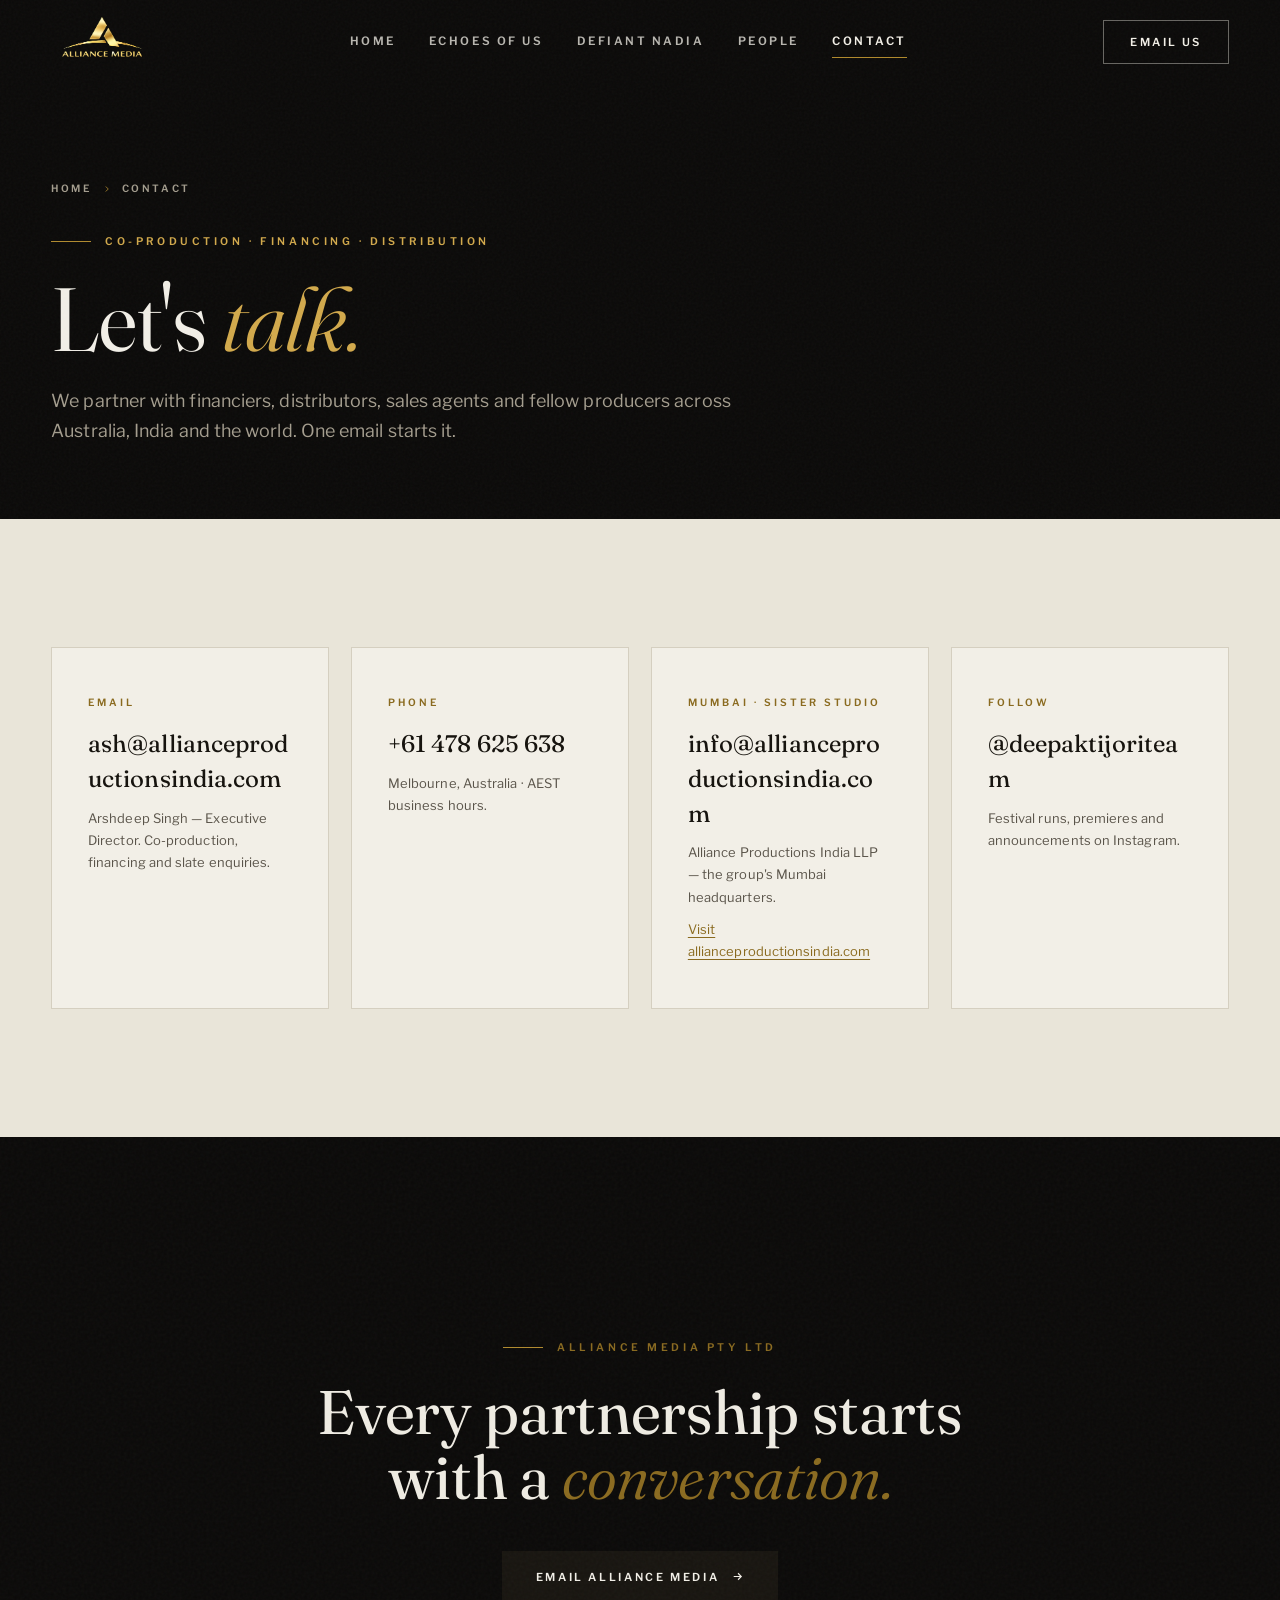
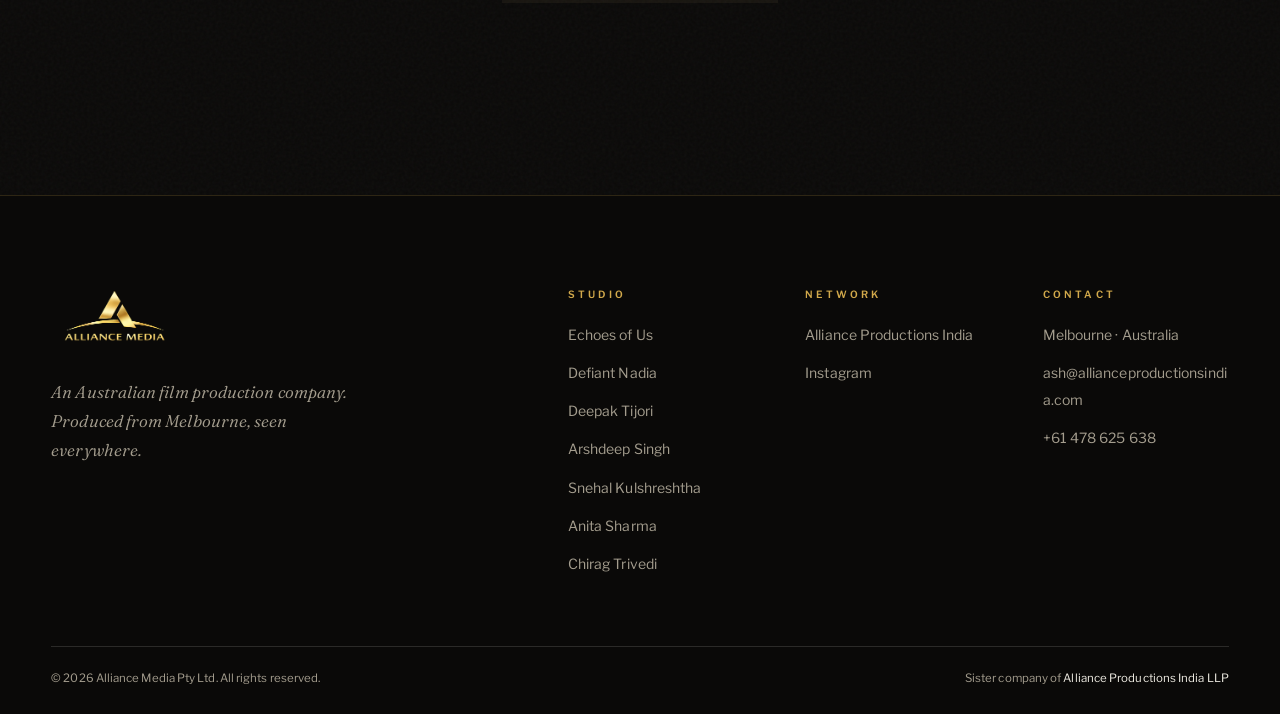
==== commit 4de14eb1: "Investor cut: Echoes done + Defiant Nadia upcoming; trailer, story, and full leadership team - Slate" ====
--- a/contact/index.html
+++ b/contact/index.html
@@ -11,7 +11,7 @@
   <link rel="preload" as="style" href="https://fonts.googleapis.com/css2?family=Fraunces:ital,opsz,wght@0,9..144,340..560;1,9..144,340..560&family=Libre+Franklin:wght@400..800&display=swap" />
   <link href="https://fonts.googleapis.com/css2?family=Fraunces:ital,opsz,wght@0,9..144,340..560;1,9..144,340..560&family=Libre+Franklin:wght@400..800&display=swap" rel="stylesheet" media="print" onload="this.media=&quot;all&quot;" />
   <noscript><link href="https://fonts.googleapis.com/css2?family=Fraunces:ital,opsz,wght@0,9..144,340..560;1,9..144,340..560&family=Libre+Franklin:wght@400..800&display=swap" rel="stylesheet" /></noscript>
-  <link rel="stylesheet" href="../styles.css?v=7" />
+  <link rel="stylesheet" href="../styles.css?v=8" />
   <link rel="canonical" href="https://arshdeep2705.github.io/alliance-media/contact/" />
   <meta property="og:type" content="website" />
   <meta property="og:site_name" content="Alliance Media Pty Ltd" />
@@ -37,7 +37,7 @@
         <nav class="main-nav" aria-label="Primary">
           <a href="../">Home</a>
           <a href="../films/echoes-of-us/">Echoes of Us</a>
-          <a href="../slate/">Slate</a>
+          <a href="../slate/">Defiant Nadia</a>
           <a href="../#leadership">People</a>
           <a href="./" aria-current="page">Contact</a>
         </nav>
@@ -50,7 +50,7 @@
   <nav class="mobile-menu" aria-label="Mobile">
     <a class="mobile-menu__link" href="../"><i>01</i>Home</a>
     <a class="mobile-menu__link" href="../films/echoes-of-us/"><i>02</i>Echoes of Us</a>
-    <a class="mobile-menu__link" href="../slate/"><i>03</i>Slate</a>
+    <a class="mobile-menu__link" href="../slate/"><i>03</i>Defiant Nadia</a>
     <a class="mobile-menu__link" href="../#leadership"><i>04</i>People</a>
     <a class="mobile-menu__link" href="./"><i>05</i>Contact</a>
     <div class="mobile-menu__foot">Alliance Media Pty Ltd · Melbourne, Australia</div>
@@ -125,9 +125,12 @@
           <h4>Studio</h4>
           <ul>
             <li><a href="../films/echoes-of-us/">Echoes of Us</a></li>
-            <li><a href="../slate/">The slate</a></li>
+            <li><a href="../slate/">Defiant Nadia</a></li>
             <li><a href="../people/deepak-tijori/">Deepak Tijori</a></li>
             <li><a href="../people/arshdeep-singh/">Arshdeep Singh</a></li>
+            <li><a href="../people/snehal-kulshreshtha/">Snehal Kulshreshtha</a></li>
+            <li><a href="../people/anita-sharma/">Anita Sharma</a></li>
+            <li><a href="../people/chirag-trivedi/">Chirag Trivedi</a></li>
           </ul>
         </div>
         <div>
@@ -157,6 +160,6 @@
 
   <button class="to-top" aria-label="Back to top"><svg viewBox="0 0 24 24" fill="none" stroke-width="2"><path d="M12 19V5M6 11l6-6 6 6"/></svg></button>
 
-  <script src="../script.js?v=7"></script>
+  <script src="../script.js?v=8"></script>
 </body>
 </html>
--- a/styles.css
+++ b/styles.css
@@ -303,7 +303,8 @@
 /* ----------------------------------------------------------------- slate */
 .slate-wrap { position: relative; isolation: isolate; }
 .slate-atmo { position: absolute; inset: 0; z-index: -1; overflow: hidden; pointer-events: none; }
-.slate-atmo img, .slate-atmo .atmo-tone { position: absolute; inset: 0; width: 100%; height: 100%; object-fit: cover; opacity: 0; transition: opacity 0.7s var(--ease-out); filter: saturate(0.5) brightness(0.32); }
+.slate-atmo img, .slate-atmo .atmo-tone { position: absolute; inset: 0; width: 100%; height: 100%; opacity: 0; transition: opacity 0.7s var(--ease-out); }
+.slate-atmo img { object-fit: contain; object-position: calc(100% - 3vw) center; padding: 5vh 0; filter: saturate(0.55) brightness(0.42); }
 .slate-atmo .atmo-tone { background: radial-gradient(80% 70% at 60% 40%, #241d10, var(--black)); }
 .slate-atmo .is-on { opacity: 1; }
 .slate-list { border-top: 1px solid var(--n-line-2); }
@@ -331,8 +332,9 @@
   .slate-list--desk { display: none; }
   .slate-cardlist { display: grid; gap: 16px; }
   .slate-card { position: relative; overflow: hidden; border: 1px solid var(--n-line-2); background: var(--black-2); }
-  .slate-card__img { aspect-ratio: 16 / 10; overflow: hidden; }
-  .slate-card__img img { width: 100%; height: 100%; object-fit: cover; filter: saturate(0.6) brightness(0.75); }
+  .slate-card__img { overflow: hidden; background: var(--black-2); }
+  .slate-card__img img { width: 100%; height: auto; object-fit: contain; filter: saturate(0.7) brightness(0.85); }
+  .slate-card__img--pad { aspect-ratio: 16 / 10; }
   .slate-card__img--pad { display: flex; align-items: center; justify-content: center; background: radial-gradient(80% 80% at 50% 40%, #221b0f, var(--black)); }
   .slate-card__img--pad img { width: 84px; height: auto; object-fit: contain; filter: none; }
   .slate-card__body { padding: 20px; display: grid; gap: 6px; }
